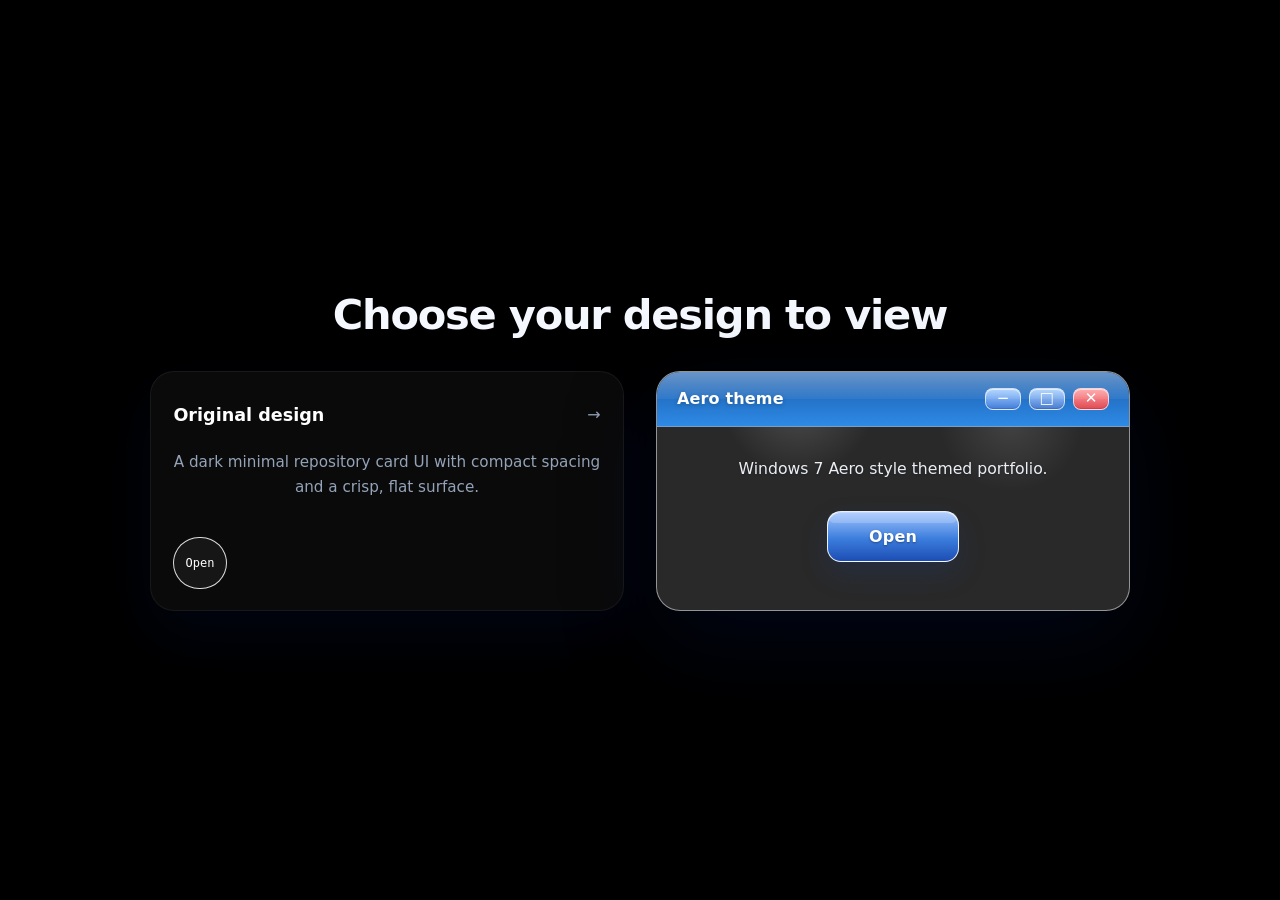
==== index.html @ 03a17c34 "Rename design-select.html to index.html" ====
<!DOCTYPE html>
<html lang="en">
<head>
    <meta charset="UTF-8">
    <meta name="viewport" content="width=device-width, initial-scale=1.0">
    <title>Choose Your Design</title>
    <style>
        :root {
            color: #111;
            box-sizing: border-box;
            font-family: Inter, system-ui, sans-serif;
        }
        *, *::before, *::after { box-sizing: inherit; }
        html, body {
            min-height: 100vh;
            margin: 0;
            background: #000000;
        }
        body {
            display: grid;
            place-items: center;
            padding: 2rem;
        }
        .wrapper {
            width: min(100%, 980px);
            text-align: center;
        }
        h1 {
            margin: 0 0 2rem;
            font-size: clamp(2rem, 4vw, 2.6rem);
            color: #f5f9ff;
            letter-spacing: -0.03em;
            text-shadow: none;
        }
        .cards {
            display: grid;
            grid-template-columns: repeat(2, minmax(0, 1fr));
            gap: 2rem;
            align-items: start;
        }
        .card {
            min-height: 240px;
            padding: 0;
            border-radius: 24px;
            background: rgba(255, 255, 255, 0.16);
            box-shadow: 0 24px 60px rgba(1, 18, 60, 0.28);
            display: grid;
            text-decoration: none;
            color: inherit;
            transition: transform 200ms ease, box-shadow 200ms ease;
            overflow: hidden;
            border: 1px solid rgba(255,255,255,0.18);
            backdrop-filter: blur(14px);
        }
        .card:hover {
            transform: translateY(-4px);
            box-shadow: 0 32px 80px rgba(1, 18, 60, 0.32);
        }
        .card h2 {
            margin: 0 0 0.75rem;
            font-size: 1.35rem;
        }
        .card p {
            margin: 0;
            color: #333;
            font-size: 1rem;
            line-height: 1.75;
        }
        .card.original {
            position: relative;
            padding: 1.3rem 1.4rem;
            background: #0a0a0a;
            border: 1px solid rgba(255, 255, 255, 0.06);
            color: #f8fafc;
            display: grid;
            gap: 0.85rem;
            transition: transform 180ms ease, border-color 180ms ease, background 180ms ease;
        }
        .card.original::before {
            content: '';
            position: absolute;
            inset: -10px;
            border-radius: 28px;
            background: radial-gradient(circle at top left, rgba(14, 165, 233, 0.26), transparent 32%),
                        radial-gradient(circle at bottom right, rgba(34, 211, 238, 0.18), transparent 24%);
            opacity: 0;
            pointer-events: none;
            transition: opacity 180ms ease, transform 180ms ease;
            transform: scale(0.95);
            z-index: -1;
        }
        .card.original:hover {
            transform: translateY(-2px);
            background: rgba(15, 15, 15, 0.96);
            border-color: rgba(14, 165, 233, 0.9);
        }
        .card.original:hover::before {
            opacity: 1;
            transform: scale(1);
        }
        .card.original h2 {
            margin: 0;
            color: #ffffff;
            font-size: 1.1rem;
        }
        .card.original p {
            margin: 0;
            color: #94a3b8;
            font-size: 0.95rem;
            line-height: 1.6;
        }
        .card.original .timestamp {
            color: #6b7280;
            font-size: 0.85rem;
            margin: 0;
        }
        .card.original .repo-header {
            display: flex;
            align-items: center;
            justify-content: space-between;
            gap: 1rem;
        }
        .card.original .repo-title {
            display: flex;
            align-items: center;
            gap: 0.6rem;
            font-weight: 700;
        }
        .card.original .repo-arrow {
            color: #94a3b8;
            font-size: 1rem;
        }
        .card.original .language-pill {
            display: inline-flex;
            align-items: center;
            padding: 0.35rem 0.7rem;
            border-radius: 999px;
            border: 1px solid rgba(255,255,255,0.85);
            color: #ffffff;
            font-size: 0.75rem;
            font-family: ui-monospace, SFMono-Regular, Menlo, Monaco, Consolas, monospace;
            background: rgba(255,255,255,0.05);
            width: fit-content;
        }
        .card.aero {
            position: relative;
            background: rgba(255, 255, 255, 0.16);
            border: 1px solid rgba(255,255,255,0.5);
            box-shadow: 0 30px 90px rgba(2, 18, 58, 0.36);
            overflow: hidden;
        }
        .card.aero::before {
            content: '';
            position: absolute;
            inset: 0;
            background: radial-gradient(circle at 30% 10%, rgba(255,255,255,0.18), transparent 20%),
                        radial-gradient(circle at 75% 20%, rgba(255,255,255,0.12), transparent 18%);
            pointer-events: none;
        }
        .aero-window {
            display: flex;
            flex-direction: column;
            min-height: 100%;
        }
        .titlebar {
            display: flex;
            align-items: center;
            justify-content: space-between;
            padding: 1rem 1.25rem;
            gap: 1rem;
            background: linear-gradient(180deg, #1a5baa 0%, #2e8ae6 100%);
            border-bottom: 1px solid rgba(255,255,255,0.4);
            position: relative;
        }
        .titlebar::after {
            content: '';
            position: absolute;
            inset: 0 0 auto 0;
            height: 50%;
            background: linear-gradient(180deg, rgba(255,255,255,0.35), rgba(255,255,255,0.05));
            pointer-events: none;
        }
        .titlebar h2 {
            margin: 0;
            font-size: 1rem;
            font-weight: 700;
            color: white;
            letter-spacing: 0.01em;
            text-shadow: 0 1px 4px rgba(0,0,0,0.25);
        }
        .window-controls {
            display: flex;
            gap: 0.5rem;
        }
        .window-button {
            width: 36px;
            height: 22px;
            border-radius: 8px;
            display: inline-flex;
            align-items: center;
            justify-content: center;
            position: relative;
            border: 1px solid rgba(255,255,255,0.72);
            box-shadow: inset 0 1px 0 rgba(255,255,255,0.6), inset 0 -1px 0 rgba(0,0,0,0.12);
            color: white;
            font-size: 0.95rem;
            line-height: 1;
        }
        .window-button::before {
            content: '';
            position: absolute;
            inset: 0;
            border-radius: inherit;
            background: linear-gradient(180deg, rgba(255,255,255,0.32), rgba(255,255,255,0.05));
            pointer-events: none;
        }
        .window-button.minimize {
            background: linear-gradient(180deg, #79b6ff 0%, #3574d7 100%);
        }
        .window-button.maximize {
            background: linear-gradient(180deg, #7bb8ff 0%, #3d72cd 100%);
        }
        .window-button.close {
            background: linear-gradient(180deg, #ff7075 0%, #dd3f4a 100%);
        }
        .window-button span {
            position: relative;
            z-index: 1;
        }
        .window-panel {
            padding: 1.75rem 1.5rem 1.5rem;
            color: #eef5ff;
            text-shadow: 0 1px 2px rgba(11, 27, 56, 0.45);
            display: flex;
            flex-direction: column;
            gap: 1rem;
        }
        .window-panel p {
            margin: 0;
            color: rgba(255,255,255,0.92);
            font-size: 0.98rem;
            line-height: 1.8;
        }
        .aero-actions {
            display: flex;
            flex-wrap: wrap;
            justify-content: center;
            gap: 0.9rem;
            margin-top: 0.75rem;
        }
        .action-button {
            min-width: 132px;
            padding: 0.95rem 1.1rem;
            border-radius: 14px;
            border: 1px solid rgba(255,255,255,0.9);
            background: linear-gradient(180deg, #a2c5ff 0%, #3b7ddc 55%, #1d4db4 100%);
            color: white;
            font-weight: 600;
            letter-spacing: 0.01em;
            box-shadow: inset 0 1px 0 rgba(255,255,255,0.35), 0 12px 28px rgba(25, 72, 158, 0.18);
            cursor: default;
            transition: transform 180ms ease, box-shadow 180ms ease, background 180ms ease;
            position: relative;
            display: inline-flex;
            align-items: center;
            justify-content: center;
        }
        .action-button::before {
            content: '';
            position: absolute;
            inset: 1px 1px auto 1px;
            height: 10px;
            border-radius: 8px;
            background: rgba(255,255,255,0.18);
            pointer-events: none;
        }
        .action-button:hover {
            transform: translateY(-1px);
            box-shadow: inset 0 1px 0 rgba(255,255,255,0.4), 0 18px 40px rgba(20, 74, 167, 0.24);
        }
        @media (max-width: 840px) {
            .cards { grid-template-columns: 1fr; }
            .card.original {
                border-color: rgba(14, 165, 233, 0.95);
                box-shadow: none;
            }
        }
        @media (max-width: 640px) {
            .titlebar { flex-direction: column; align-items: flex-start; gap: 0.75rem; }
            .window-controls { align-self: stretch; justify-content: flex-end; }
            .aero-actions { flex-direction: column; }
            .action-button { width: 100%; }
        }
    </style>
</head>
<body>
    <div class="wrapper">
        <h1>Choose your design to view</h1>
        <div class="cards">
            <a class="card original" href="original/index.html">
                <div class="repo-header">
                    <h2 class="repo-title">Original design</h2>
                    <span class="repo-arrow">→</span>
                </div>
                <p>A dark minimal repository card UI with compact spacing and a crisp, flat surface.</p>
                <span class="language-pill">Open</span>
            </a>
            <a class="card aero" href="aero/index.html">
                <div class="aero-window">
                    <div class="titlebar">
                        <h2>Aero theme</h2>
                        <div class="window-controls">
                            <span class="window-button minimize" aria-label="Minimize"><span>−</span></span>
                            <span class="window-button maximize" aria-label="Maximize"><span>□</span></span>
                            <span class="window-button close" aria-label="Close"><span>✕</span></span>
                        </div>
                    </div>
                    <div class="window-panel">
                        <p>Windows 7 Aero style themed portfolio.</p>
                        <div class="aero-actions">
                            <span class="action-button">Open</span>
                        </div>
                    </div>
                </div>
            </a>
        </div>
    </div>
</body>
</html>
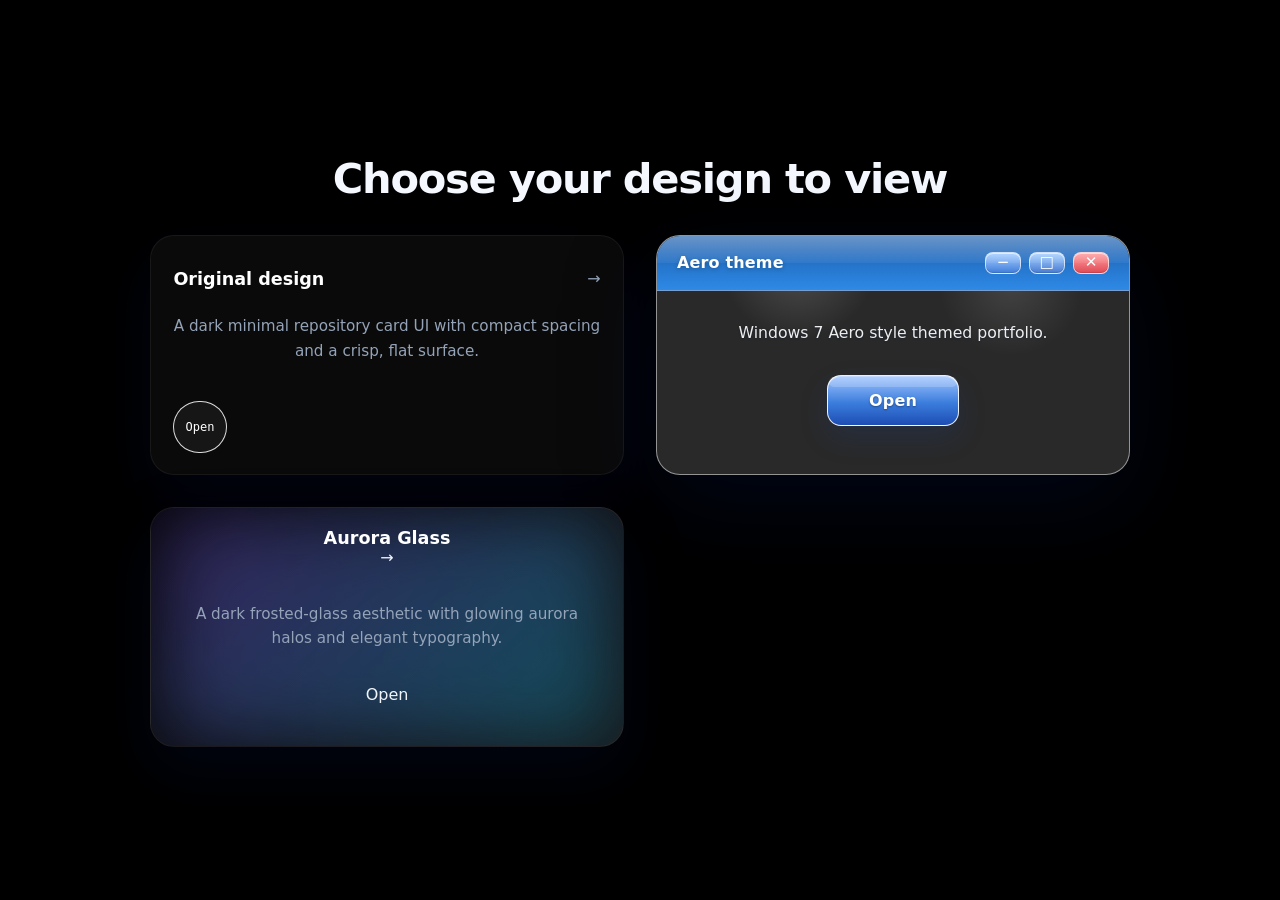
==== commit 36794926: "Rename design-select.html to index.html" ====
--- a/index.html
+++ b/index.html
@@ -291,6 +291,116 @@
             .aero-actions { flex-direction: column; }
             .action-button { width: 100%; }
         }
+        .card.aurora {
+            position: relative;
+            padding: 1.3rem 1.4rem;
+            background: #050509;
+            border: 1px solid rgba(255, 255, 255, 0.08);
+            color: #f1f5f9;
+            display: grid;
+            gap: 0.85rem;
+            transition: transform 200ms ease, border-color 200ms ease, background 200ms ease;
+            overflow: hidden;
+        }
+        .card.aurora::before {
+            content: '';
+            position: absolute;
+            inset: -12px;
+            border-radius: 28px;
+            background: radial-gradient(circle at top left, rgba(139, 92, 246, 0.55), transparent 50%),
+                        radial-gradient(circle at bottom right, rgba(6, 182, 212, 0.45), transparent 50%);
+            opacity: 0;
+            pointer-events: none;
+            transition: opacity 250ms ease, transform 250ms ease;
+            transform: scale(0.95);
+            z-index: -1;
+            filter: blur(40px); /* stronger blur for glow */
+        }
+
+        .card.aurora:hover {
+            transform: translateY(-3px);
+            background: rgba(10, 10, 15, 0.96);
+            border-color: rgba(139, 92, 246, 0.8);
+            box-shadow: 0 0 40px rgba(139, 92, 246, 0.4),
+                        0 0 60px rgba(6, 182, 212, 0.3);
+        }
+
+        .card.aurora:hover::before {
+            opacity: 1;
+            transform: scale(1.05);
+        }
+
+        .card.aurora h2 {
+            margin: 0;
+            color: #ffffff;
+            font-size: 1.1rem;
+        }
+
+        .card.aurora p {
+            margin: 0;
+            color: #94a3b8;
+            font-size: 0.95rem;
+            line-height: 1.6;
+        }
+        .card.aurora {
+    position: relative;
+    padding: 1.3rem 1.4rem;
+    border-radius: 24px;
+    background: linear-gradient(135deg, #050509, #18181b);
+    border: 1px solid rgba(255, 255, 255, 0.08);
+    color: #f1f5f9;
+    display: grid;
+    gap: 0.85rem;
+    overflow: hidden;
+    transition: transform 200ms ease, border-color 200ms ease;
+}
+
+/* Animated gradient overlay */
+.card.aurora::before {
+    content: '';
+    position: absolute;
+    inset: 0;
+    border-radius: inherit;
+    background: linear-gradient(
+        135deg,
+        #8b5cf6,
+        #06b6d4,
+        #18181b,
+        #050509
+    );
+    background-size: 300% 300%;
+    animation: auroraShift 8s ease-in-out infinite;
+    opacity: 0.35;
+    filter: blur(40px);
+    z-index: -1;
+}
+
+/* Hover effect intensifies glow */
+.card.aurora:hover::before {
+    opacity: 0.6;
+    filter: blur(60px);
+}
+
+@keyframes auroraShift {
+    0%   { background-position: 0% 50%; }
+    50%  { background-position: 100% 50%; }
+    100% { background-position: 0% 50%; }
+}
+
+.card.aurora h2 {
+    margin: 0;
+    color: #ffffff;
+    font-size: 1.1rem;
+}
+
+.card.aurora p {
+    margin: 0;
+    color: #94a3b8;
+    font-size: 0.95rem;
+    line-height: 1.6;
+}
+
+
     </style>
 </head>
 <body>
@@ -323,6 +433,16 @@
                     </div>
                 </div>
             </a>
+
+            <a class="card aurora" href="aurora/index.html">
+                    <div class="repo-header">
+                        <h2 class="repo-title">Aurora Glass</h2>
+                        <span class="repo-arrow">→</span>
+                    </div>
+                    <p>A dark frosted-glass aesthetic with glowing aurora halos and elegant typography.</p>
+                    <span class="language-pill">Open</span>
+            </a>
+
         </div>
     </div>
 </body>
